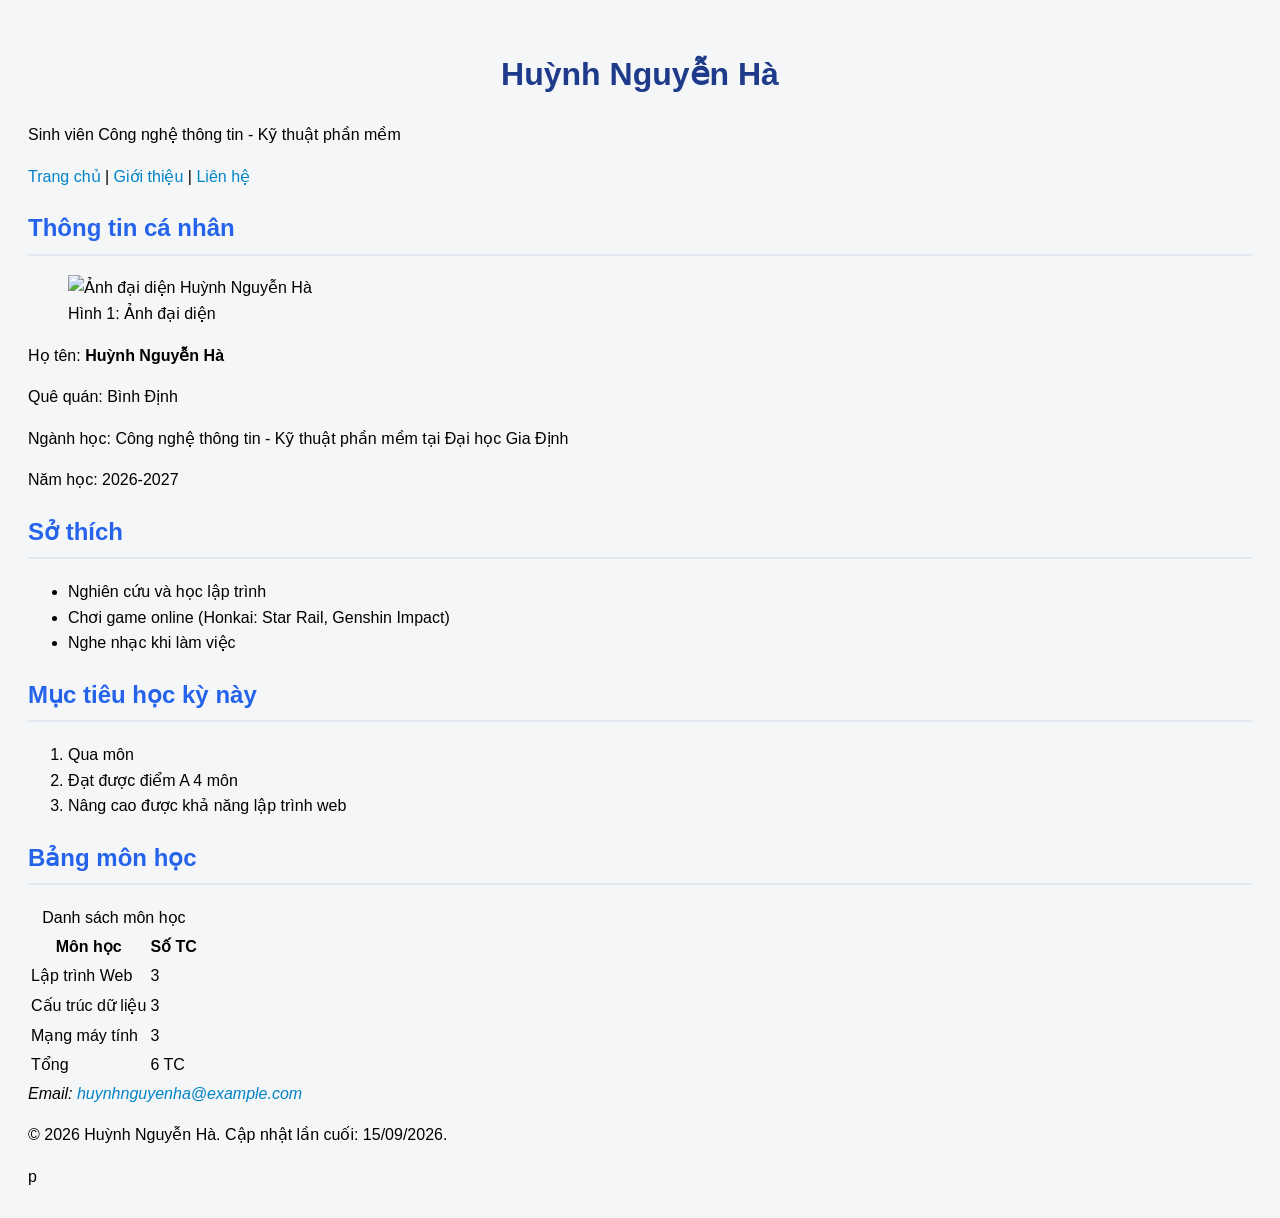
==== about.html @ b30128e2 "chỉnh sửa 1" ====
<!DOCTYPE html>
<html lang="vi">
<head>
    <meta charset="UTF-8">
    <meta name="viewport" content="width=device-width, initial-scale=1.0">
    <link rel="stylesheet" href="css/style.css">
    <title>Huỳnh Nguyễn Hà - Giới thiệu</title>
</head>
<body>
    <header>
        <h1>Huỳnh Nguyễn Hà</h1>
        <p>Sinh viên Công nghệ thông tin - Kỹ thuật phần mềm</p>
    </header>

    <nav>
        <a href="index.html">Trang chủ</a> |
        <a href="about.html">Giới thiệu</a> |
        <a href="contact.html">Liên hệ</a>
    </nav>

    <main>
        <section id="thong-tin">
            <h2>Thông tin cá nhân</h2>
            <figure>
                <img src="https://encrypted-tbn0.gstatic.com/images?q=tbn:ANd9GcQtYKca92lfFJlV1KgCXhjIzoAAJXD1aVMZdeJsA8fUmA&s=10" alt="Ảnh đại diện Huỳnh Nguyễn Hà">
                <figcaption>Hình 1: Ảnh đại diện</figcaption>
            </figure>
            <p>Họ tên: <strong>Huỳnh Nguyễn Hà</strong></p>
            <p>Quê quán: Bình Định</p>
            <p>Ngành học: Công nghệ thông tin - Kỹ thuật phần mềm tại Đại học Gia Định</p>
            <p>Năm học: 2026-2027</p>
        </section>

        <section id="so-thich">
            <h2>Sở thích</h2>
            <ul>
                <li>Nghiên cứu và học lập trình</li>
                <li>Chơi game online (Honkai: Star Rail, Genshin Impact)</li>
                <li>Nghe nhạc khi làm việc</li>
            </ul>
        </section>

        <section id="muc-tieu">
            <h2>Mục tiêu học kỳ này</h2>
            <ol>
                <li>Qua môn</li>
                <li>Đạt được điểm A 4 môn</li>
                <li>Nâng cao được khả năng lập trình web</li>
            </ol>
        </section>

        <section id="mon-hoc">
            <h2>Bảng môn học</h2>
            <table>
                <caption>Danh sách môn học</caption>
                <thead>
                    <tr>
                        <th>Môn học</th>
                        <th>Số TC</th>
                    </tr>
                </thead>
                <tbody>
                    <tr>
                        <td>Lập trình Web</td>
                        <td>3</td>
                    </tr>
                    <tr>
                        <td>Cấu trúc dữ liệu</td>
                        <td>3</td>
                    </tr>
                    <tr>
                        <td>Mạng máy tính</td>
                        <td>3</td>

                    </tr>
                </tbody>
                <tfoot>
                    <tr>
                        <td colspan="1">Tổng</td>
                        <td>6 TC</td>
                    </tr>
                </tfoot>
            </table>
        </section>
    </main>

    <footer>
        <address>Email: <a href="mailto:huynhnguyenha@example.com">huynhnguyenha@example.com</a></address>
        <p>&copy; 2026 Huỳnh Nguyễn Hà. Cập nhật lần cuối: <time datetime="2026-09-15">15/09/2026</time>.</p>
    </footer>
</body>
</html>p
---- css/style.css ----
body {
    font-family: Arial, sans-serif;
    background-color: #f4f6f8; 
    padding: 20px;
    line-height: 1.6; 
}
h1 {
    color: #1e3a8a; 
    text-align: center; 
}
p {
    line-height: 1.6; 
    max-width: 700px; 
}
h2 {
    color: #2563eb; 
    border-bottom: 2px solid #e2e8f0; 
    padding-bottom: 6px; 
}
a {
    color: #0284c7;
    text-decoration: none; 
    transition: color 0.3s ease; 
}

a:hover {
    color: #ef4444; 
    text-decoration: underline; 
}
body {
    font-family: Arial, sans-serif;
    background-color: #f4f6f8; 
    padding: 20px;
    line-height: 1.6; 
}
h1 { color: #1e3a8a; text-align: center; }
p { line-height: 1.6; max-width: 700px; }
h2 {
    color: #2563eb; 
    border-bottom: 2px solid #e2e8f0; 
    padding-bottom: 6px; 
}
a { color: #0284c7; text-decoration: none; transition: color 0.3s ease; }
a:hover { color: #ef4444; text-decoration: underline; }
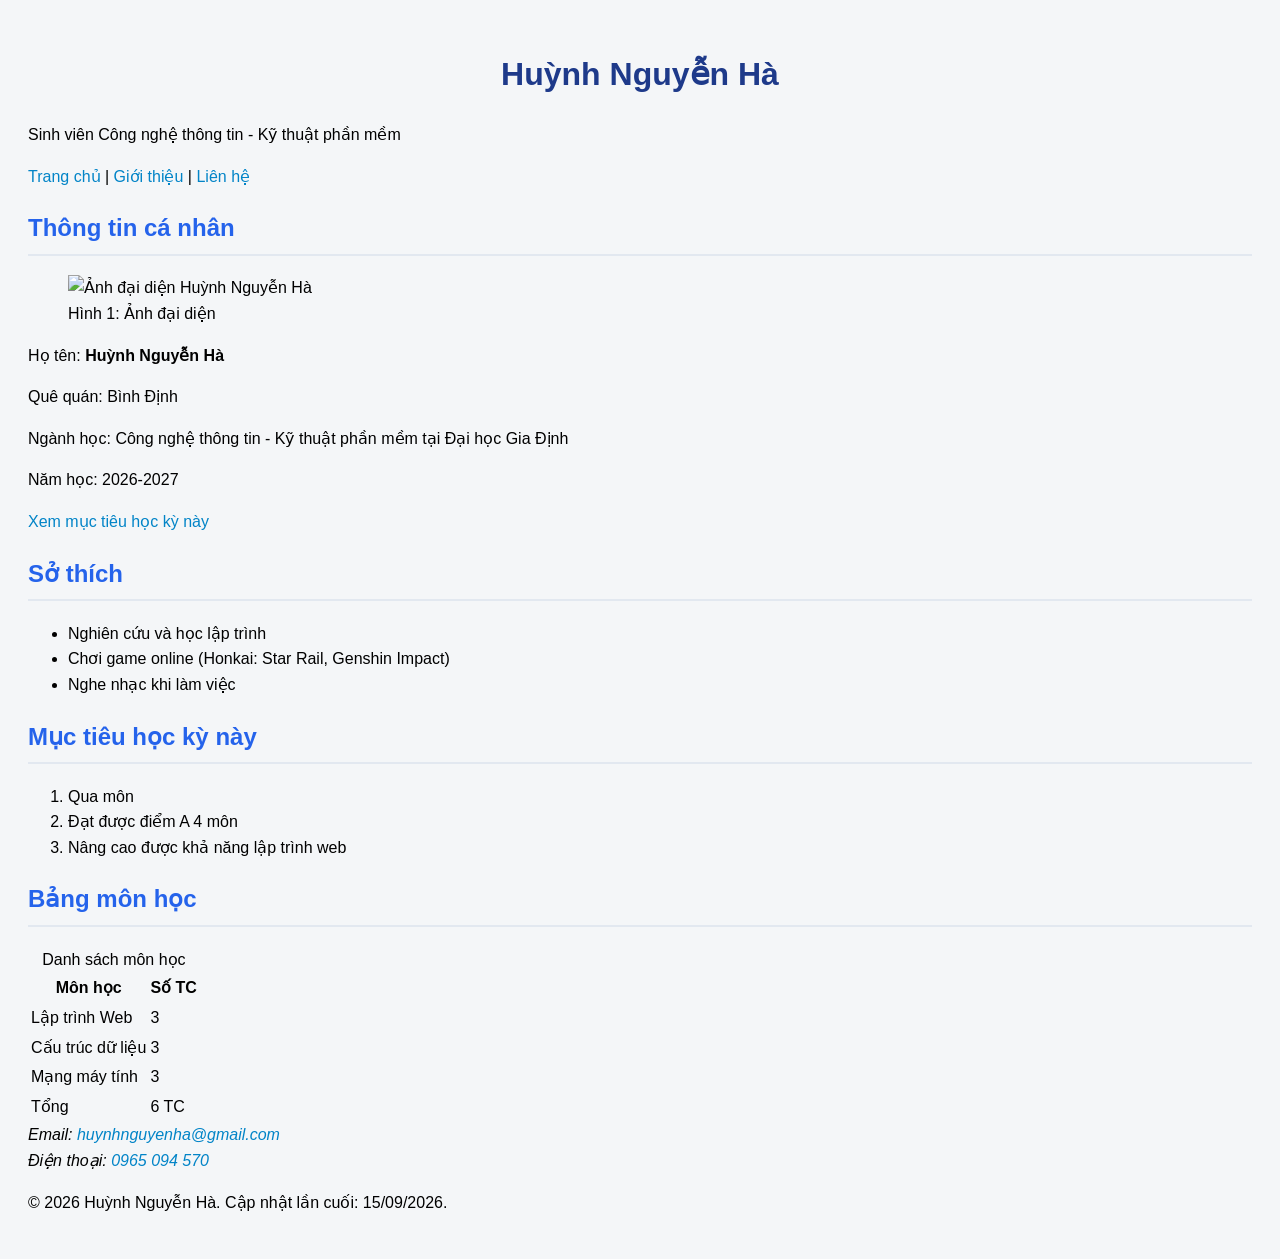
==== commit aa54639f: "chỉnh sửa 3" ====
--- a/about.html
+++ b/about.html
@@ -29,6 +29,7 @@
             <p>Quê quán: Bình Định</p>
             <p>Ngành học: Công nghệ thông tin - Kỹ thuật phần mềm tại Đại học Gia Định</p>
             <p>Năm học: 2026-2027</p>
+            <a href="#muc-tieu">Xem mục tiêu học kỳ này</a>
         </section>
 
         <section id="so-thich">
@@ -85,8 +86,11 @@
     </main>
 
     <footer>
-        <address>Email: <a href="mailto:huynhnguyenha@example.com">huynhnguyenha@example.com</a></address>
+        <address>
+            Email: <a href="mailto:huynhnguyenha@gmail.com">huynhnguyenha@gmail.com</a><br>
+            Điện thoại: <a href="tel:+84965094570">0965 094 570</a>
+        </address>
         <p>&copy; 2026 Huỳnh Nguyễn Hà. Cập nhật lần cuối: <time datetime="2026-09-15">15/09/2026</time>.</p>
     </footer>
 </body>
-</html>p+</html>
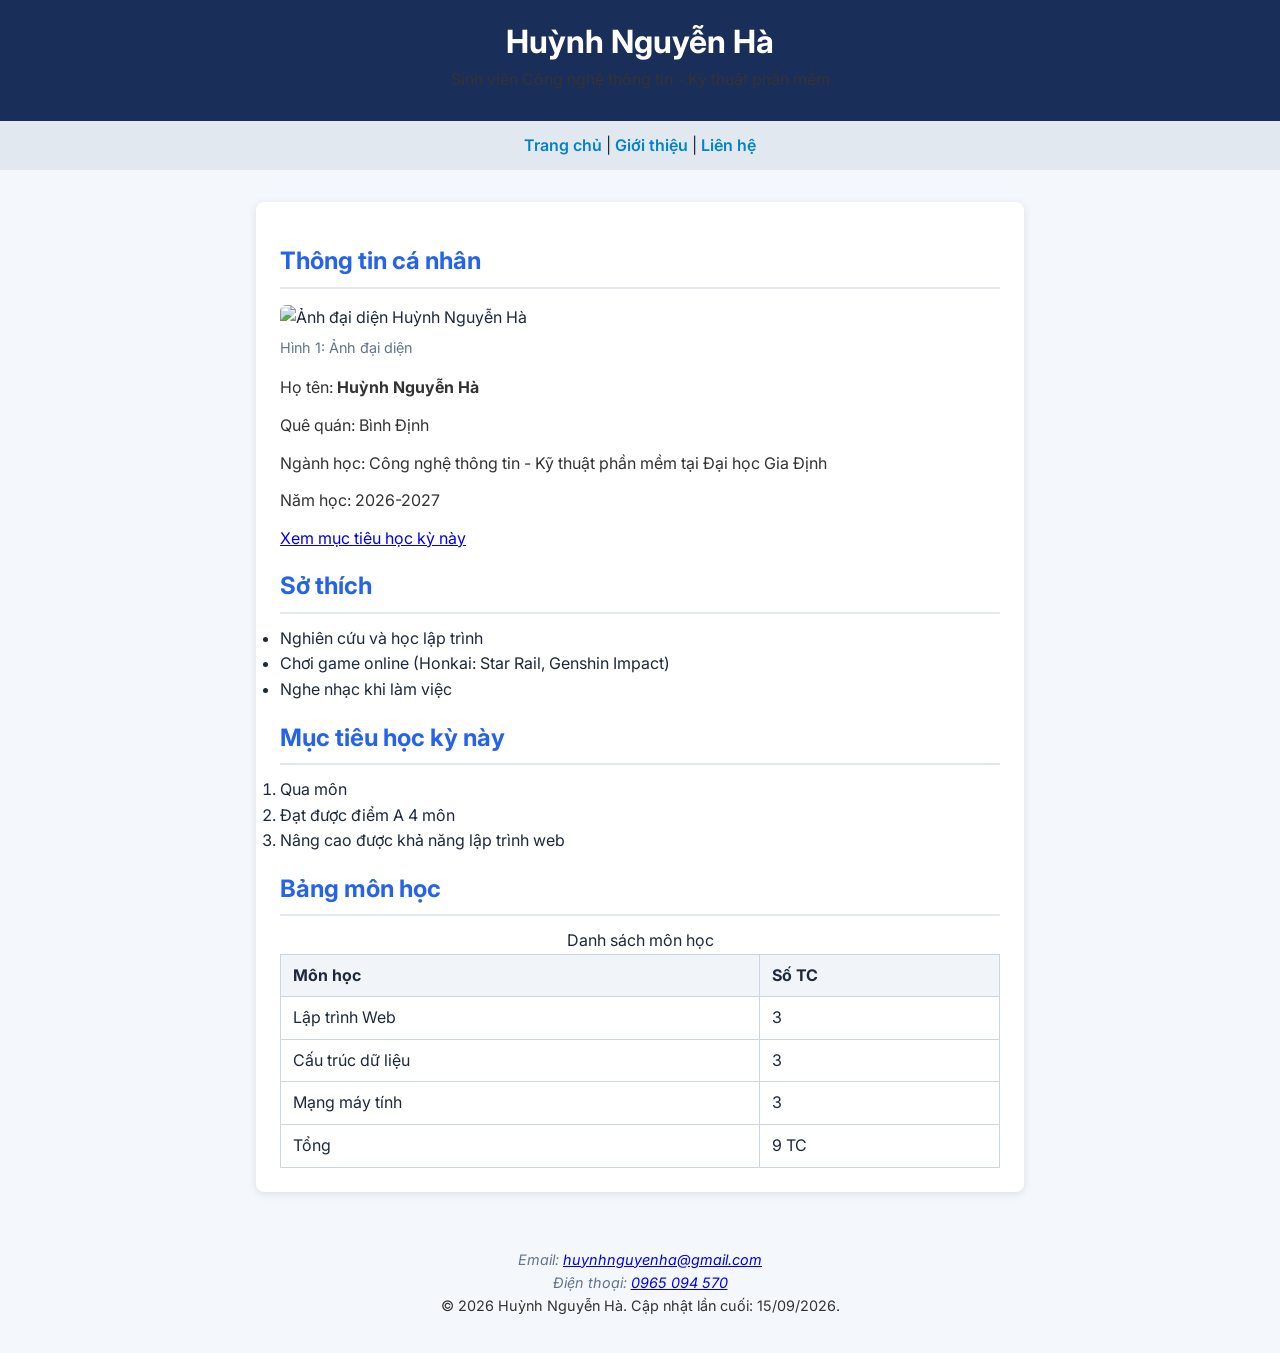
==== commit 7b42e7c6: "sửa đổi" ====
--- a/about.html
+++ b/about.html
@@ -3,12 +3,15 @@
 <head>
     <meta charset="UTF-8">
     <meta name="viewport" content="width=device-width, initial-scale=1.0">
+    <link rel="preconnect" href="https://fonts.googleapis.com">
+    <link rel="preconnect" href="https://fonts.gstatic.com" crossorigin>
+    <link href="https://fonts.googleapis.com/css2?family=Inter:wght@400;600;700&display=swap" rel="stylesheet">
     <link rel="stylesheet" href="css/style.css">
     <title>Huỳnh Nguyễn Hà - Giới thiệu</title>
 </head>
 <body>
     <header>
-        <h1>Huỳnh Nguyễn Hà</h1>
+        <h1 id="main-title">Huỳnh Nguyễn Hà</h1>
         <p>Sinh viên Công nghệ thông tin - Kỹ thuật phần mềm</p>
     </header>
 
@@ -19,70 +22,71 @@
     </nav>
 
     <main>
-        <section id="thong-tin">
-            <h2>Thông tin cá nhân</h2>
-            <figure>
-                <img src="https://encrypted-tbn0.gstatic.com/images?q=tbn:ANd9GcQtYKca92lfFJlV1KgCXhjIzoAAJXD1aVMZdeJsA8fUmA&s=10" alt="Ảnh đại diện Huỳnh Nguyễn Hà">
-                <figcaption>Hình 1: Ảnh đại diện</figcaption>
-            </figure>
-            <p>Họ tên: <strong>Huỳnh Nguyễn Hà</strong></p>
-            <p>Quê quán: Bình Định</p>
-            <p>Ngành học: Công nghệ thông tin - Kỹ thuật phần mềm tại Đại học Gia Định</p>
-            <p>Năm học: 2026-2027</p>
-            <a href="#muc-tieu">Xem mục tiêu học kỳ này</a>
-        </section>
+        <div class="card">
+            <section id="thong-tin">
+                <h2>Thông tin cá nhân</h2>
+                <figure>
+                    <img src="https://encrypted-tbn0.gstatic.com/images?q=tbn:ANd9GcQtYKca92lfFJlV1KgCXhjIzoAAJXD1aVMZdeJsA8fUmA&s=10" alt="Ảnh đại diện Huỳnh Nguyễn Hà">
+                    <figcaption>Hình 1: Ảnh đại diện</figcaption>
+                </figure>
+                <p>Họ tên: <strong>Huỳnh Nguyễn Hà</strong></p>
+                <p>Quê quán: Bình Định</p>
+                <p>Ngành học: Công nghệ thông tin - Kỹ thuật phần mềm tại Đại học Gia Định</p>
+                <p>Năm học: 2026-2027</p>
+                <a href="#muc-tieu">Xem mục tiêu học kỳ này</a>
+            </section>
 
-        <section id="so-thich">
-            <h2>Sở thích</h2>
-            <ul>
-                <li>Nghiên cứu và học lập trình</li>
-                <li>Chơi game online (Honkai: Star Rail, Genshin Impact)</li>
-                <li>Nghe nhạc khi làm việc</li>
-            </ul>
-        </section>
+            <section id="so-thich">
+                <h2>Sở thích</h2>
+                <ul>
+                    <li>Nghiên cứu và học lập trình</li>
+                    <li>Chơi game online (Honkai: Star Rail, Genshin Impact)</li>
+                    <li>Nghe nhạc khi làm việc</li>
+                </ul>
+            </section>
 
-        <section id="muc-tieu">
-            <h2>Mục tiêu học kỳ này</h2>
-            <ol>
-                <li>Qua môn</li>
-                <li>Đạt được điểm A 4 môn</li>
-                <li>Nâng cao được khả năng lập trình web</li>
-            </ol>
-        </section>
+            <section id="muc-tieu">
+                <h2>Mục tiêu học kỳ này</h2>
+                <ol>
+                    <li>Qua môn</li>
+                    <li>Đạt được điểm A 4 môn</li>
+                    <li>Nâng cao được khả năng lập trình web</li>
+                </ol>
+            </section>
 
-        <section id="mon-hoc">
-            <h2>Bảng môn học</h2>
-            <table>
-                <caption>Danh sách môn học</caption>
-                <thead>
-                    <tr>
-                        <th>Môn học</th>
-                        <th>Số TC</th>
-                    </tr>
-                </thead>
-                <tbody>
-                    <tr>
-                        <td>Lập trình Web</td>
-                        <td>3</td>
-                    </tr>
-                    <tr>
-                        <td>Cấu trúc dữ liệu</td>
-                        <td>3</td>
-                    </tr>
-                    <tr>
-                        <td>Mạng máy tính</td>
-                        <td>3</td>
-
-                    </tr>
-                </tbody>
-                <tfoot>
-                    <tr>
-                        <td colspan="1">Tổng</td>
-                        <td>6 TC</td>
-                    </tr>
-                </tfoot>
-            </table>
-        </section>
+            <section id="mon-hoc">
+                <h2>Bảng môn học</h2>
+                <table>
+                    <caption>Danh sách môn học</caption>
+                    <thead>
+                        <tr>
+                            <th>Môn học</th>
+                            <th>Số TC</th>
+                        </tr>
+                    </thead>
+                    <tbody>
+                        <tr>
+                            <td>Lập trình Web</td>
+                            <td>3</td>
+                        </tr>
+                        <tr>
+                            <td>Cấu trúc dữ liệu</td>
+                            <td>3</td>
+                        </tr>
+                        <tr>
+                            <td>Mạng máy tính</td>
+                            <td>3</td>
+                        </tr>
+                    </tbody>
+                    <tfoot>
+                        <tr>
+                            <td>Tổng</td>
+                            <td>9 TC</td>
+                        </tr>
+                    </tfoot>
+                </table>
+            </section>
+        </div>
     </main>
 
     <footer>
--- a/css/style.css
+++ b/css/style.css
@@ -1,44 +1,160 @@
-body {
-    font-family: Arial, sans-serif;
-    background-color: #f4f6f8; 
-    padding: 20px;
-    line-height: 1.6; 
-}
-h1 {
-    color: #1e3a8a; 
-    text-align: center; 
-}
-p {
-    line-height: 1.6; 
-    max-width: 700px; 
-}
-h2 {
-    color: #2563eb; 
-    border-bottom: 2px solid #e2e8f0; 
-    padding-bottom: 6px; 
-}
-a {
-    color: #0284c7;
-    text-decoration: none; 
-    transition: color 0.3s ease; 
+/* 1. CSS Reset theo yêu cầu Bài tập 2 */
+* {
+    box-sizing: border-box;
+    margin: 0;
+    padding: 0;
 }
 
-a:hover {
-    color: #ef4444; 
-    text-decoration: underline; 
+/* 2. Body selector */
+body {
+    font-family: 'Inter', Arial, sans-serif;
+    background-color: #f4f7fb;
+    color: #1e293b;
+    line-height: 1.6;
 }
-body {
-    font-family: Arial, sans-serif;
-    background-color: #f4f6f8; 
-    padding: 20px;
-    line-height: 1.6; 
+
+/* 3. Header selector */
+header {
+    background-color: #1a2e5a;
+    padding: 16px 32px;
+    color: white;
+    text-align: center;
 }
-h1 { color: #1e3a8a; text-align: center; }
-p { line-height: 1.6; max-width: 700px; }
+
+#main-title {
+    font-size: 2rem;
+    color: white;
+}
+
+/* 4. Navigation */
+nav {
+    text-align: center;
+    padding: 12px;
+    background-color: #e2e8f0;
+}
+
+nav a {
+    color: #0284c7;
+    text-decoration: none;
+    font-weight: 600;
+}
+
+nav a:hover {
+    color: #1d6fa4;
+    text-decoration: underline;
+}
+
+/* 5. Main selector */
+main {
+    max-width: 800px;
+    margin: 0 auto;
+    padding: 32px 16px;
+}
+
+/* 6. Card selector (Box Model: padding, border-radius, box-shadow) */
+.card {
+    background: white;
+    padding: 24px;
+    border-radius: 8px;
+    box-shadow: 0 2px 8px rgba(0, 0, 0, 0.1);
+}
+
+/* Heading & Paragraph */
 h2 {
-    color: #2563eb; 
-    border-bottom: 2px solid #e2e8f0; 
-    padding-bottom: 6px; 
+    color: #2563eb;
+    border-bottom: 2px solid #e2e8f0;
+    padding-bottom: 6px;
+    margin-top: 16px;
+    margin-bottom: 12px;
 }
-a { color: #0284c7; text-decoration: none; transition: color 0.3s ease; }
-a:hover { color: #ef4444; text-decoration: underline; }+
+p {
+    color: #333;
+    line-height: 1.6;
+    margin-bottom: 12px;
+}
+
+/* Highlight & Figure */
+.highlight {
+    background: #fef3c7;
+    padding: 4px 8px;
+    border-radius: 4px;
+}
+
+figure {
+    margin: 16px 0;
+}
+
+figure img {
+    max-width: 100%;
+    height: auto;
+    border-radius: 6px;
+}
+
+figcaption {
+    font-size: 0.9rem;
+    color: #64748b;
+    margin-top: 6px;
+}
+
+/* Form Styles */
+fieldset {
+    border: 1px solid #cbd5e1;
+    border-radius: 6px;
+    padding: 16px;
+    margin-bottom: 16px;
+}
+
+legend {
+    padding: 0 8px;
+    font-weight: 600;
+    color: #1a2e5a;
+}
+
+input, select, textarea {
+    width: 100%;
+    padding: 8px;
+    margin-top: 4px;
+    border: 1px solid #cbd5e1;
+    border-radius: 4px;
+    font-family: inherit;
+}
+
+button {
+    padding: 8px 16px;
+    margin-right: 8px;
+    border: none;
+    border-radius: 4px;
+    cursor: pointer;
+    background-color: #1a2e5a;
+    color: white;
+}
+
+button[type="reset"] {
+    background-color: #94a3b8;
+}
+
+/* Table */
+table {
+    width: 100%;
+    border-collapse: collapse;
+    margin-top: 12px;
+}
+
+th, td {
+    border: 1px solid #cbd5e1;
+    padding: 8px 12px;
+    text-align: left;
+}
+
+th {
+    background-color: #f1f5f9;
+}
+
+/* Footer */
+footer {
+    text-align: center;
+    padding: 24px;
+    color: #64748b;
+    font-size: 0.9rem;
+}
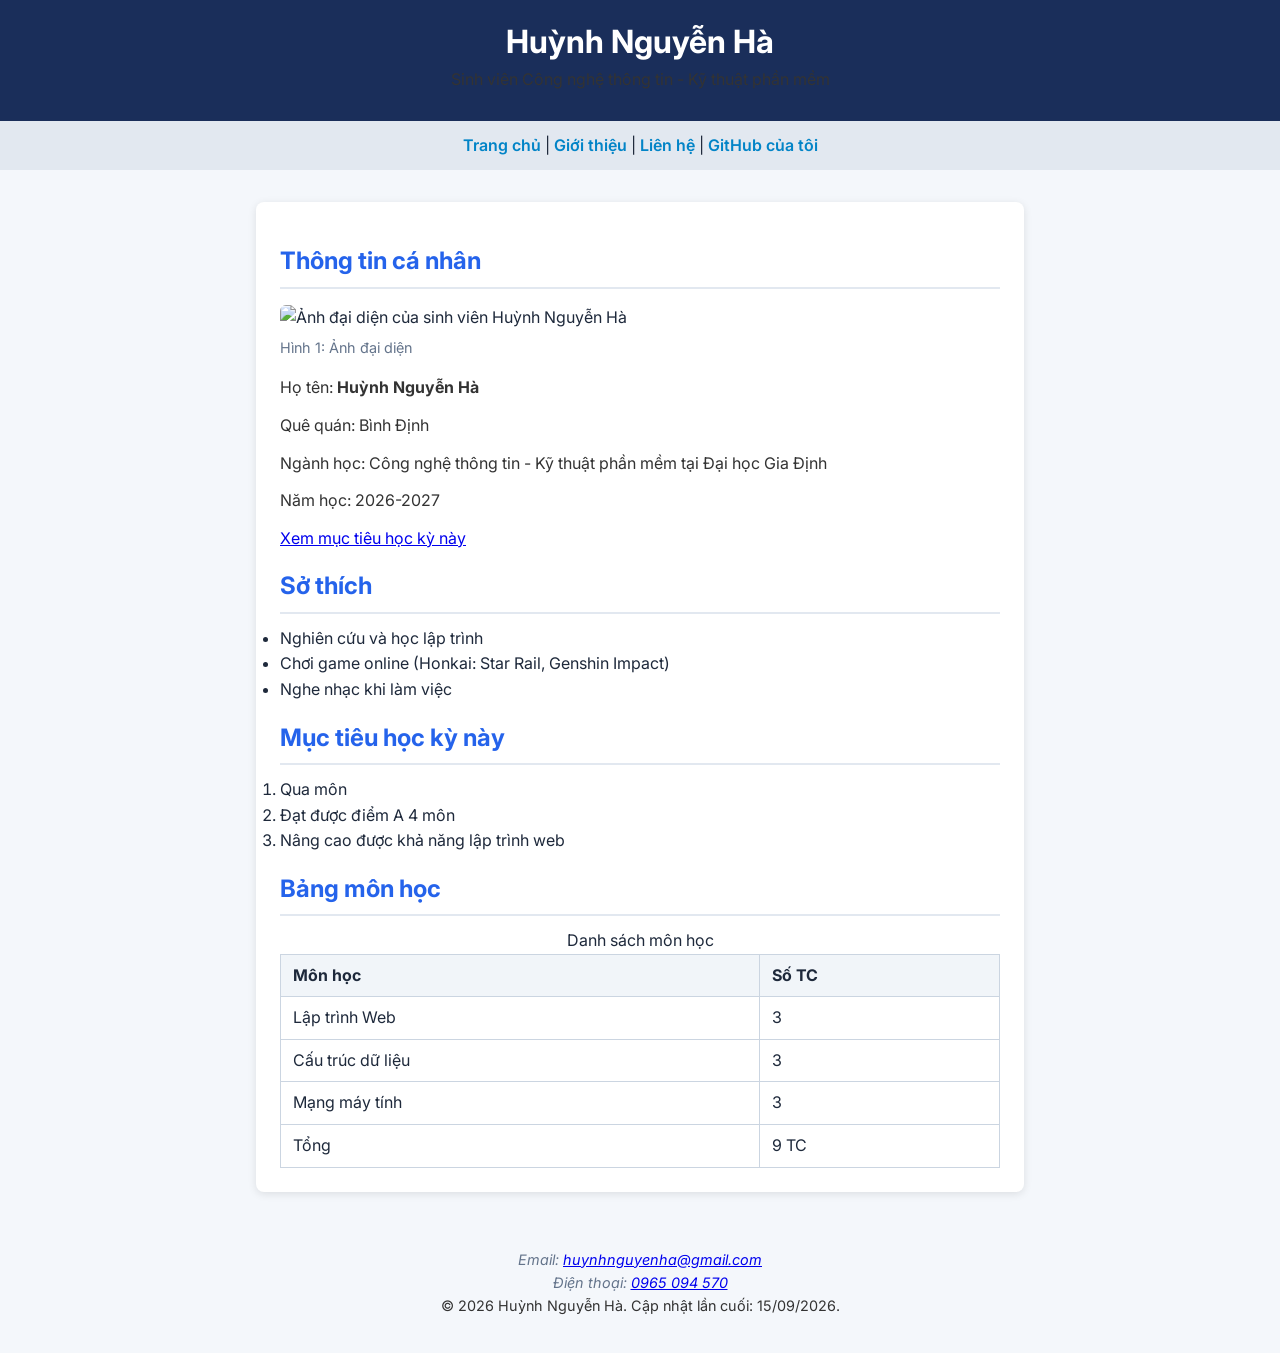
==== commit d4fe9bea: "lab 2: them 3 trang HTML5 semantic, form lien he, SEO" ====
--- a/about.html
+++ b/about.html
@@ -3,11 +3,24 @@
 <head>
     <meta charset="UTF-8">
     <meta name="viewport" content="width=device-width, initial-scale=1.0">
+    <!-- Title: 50–60 ký tự, chứa từ khoá chính và tên sinh viên -->
+    <title>Huỳnh Nguyễn Hà – Giới Thiệu Bản Thân | ĐH Gia Định</title>
+    <!-- Description: 150–160 ký tự, bắt đầu bằng động từ hành động -->
+    <meta name="description" content="Tìm hiểu thông tin cá nhân, tiểu sử, sở thích và định hướng phát triển ngành Kỹ thuật phần mềm của sinh viên Huỳnh Nguyễn Hà tại trường Đại học Gia Định TP.HCM.">
+    <!-- Author & Keywords -->
+    <meta name="author" content="Huỳnh Nguyễn Hà">
+    <meta name="keywords" content="gioi thieu, sinh vien, CNTT, ky thuat phan mem, huynh nguyen ha, dai hoc gia dinh">
+    <!-- Open Graph – chia sẻ lên Zalo / Facebook đẹp hơn -->
+    <meta property="og:title" content="Huỳnh Nguyễn Hà – Giới Thiệu Bản Thân | ĐH Gia Định">
+    <meta property="og:description" content="Thông tin cá nhân, tiểu sử, sở thích và kế hoạch học tập của Huỳnh Nguyễn Hà.">
+    <meta property="og:type" content="profile">
+    <meta property="og:url" content="https://github.com/nguyenha010707-jpg/my-website..git">
+
+    <!-- Google Font: Inter -->
     <link rel="preconnect" href="https://fonts.googleapis.com">
     <link rel="preconnect" href="https://fonts.gstatic.com" crossorigin>
     <link href="https://fonts.googleapis.com/css2?family=Inter:wght@400;600;700&display=swap" rel="stylesheet">
     <link rel="stylesheet" href="css/style.css">
-    <title>Huỳnh Nguyễn Hà - Giới thiệu</title>
 </head>
 <body>
     <header>
@@ -18,7 +31,8 @@
     <nav>
         <a href="index.html">Trang chủ</a> |
         <a href="about.html">Giới thiệu</a> |
-        <a href="contact.html">Liên hệ</a>
+        <a href="contact.html">Liên hệ</a> |
+        <a href="https://github.com/nguyenha010707-jpg/my-website..git" target="_blank" rel="noopener noreferrer">GitHub của tôi</a>
     </nav>
 
     <main>
@@ -26,7 +40,7 @@
             <section id="thong-tin">
                 <h2>Thông tin cá nhân</h2>
                 <figure>
-                    <img src="https://encrypted-tbn0.gstatic.com/images?q=tbn:ANd9GcQtYKca92lfFJlV1KgCXhjIzoAAJXD1aVMZdeJsA8fUmA&s=10" alt="Ảnh đại diện Huỳnh Nguyễn Hà">
+                    <img src="https://encrypted-tbn0.gstatic.com/images?q=tbn:ANd9GcQtYKca92lfFJlV1KgCXhjIzoAAJXD1aVMZdeJsA8fUmA&s=10" alt="Ảnh đại diện của sinh viên Huỳnh Nguyễn Hà">
                     <figcaption>Hình 1: Ảnh đại diện</figcaption>
                 </figure>
                 <p>Họ tên: <strong>Huỳnh Nguyễn Hà</strong></p>
--- a/css/style.css
+++ b/css/style.css
@@ -120,6 +120,24 @@
     font-family: inherit;
 }
 
+input[type="radio"],
+input[type="checkbox"] {
+    width: auto;
+    cursor: pointer;
+    vertical-align: middle;
+    margin-top: 0;
+}
+
+fieldset fieldset {
+    margin: 8px 0 16px 0;
+    padding: 12px;
+}
+
+fieldset fieldset label {
+    cursor: pointer;
+    margin-right: 12px;
+}
+
 button {
     padding: 8px 16px;
     margin-right: 8px;
@@ -128,6 +146,12 @@
     cursor: pointer;
     background-color: #1a2e5a;
     color: white;
+    font-family: inherit;
+    font-weight: 600;
+}
+
+button:hover {
+    opacity: 0.9;
 }
 
 button[type="reset"] {
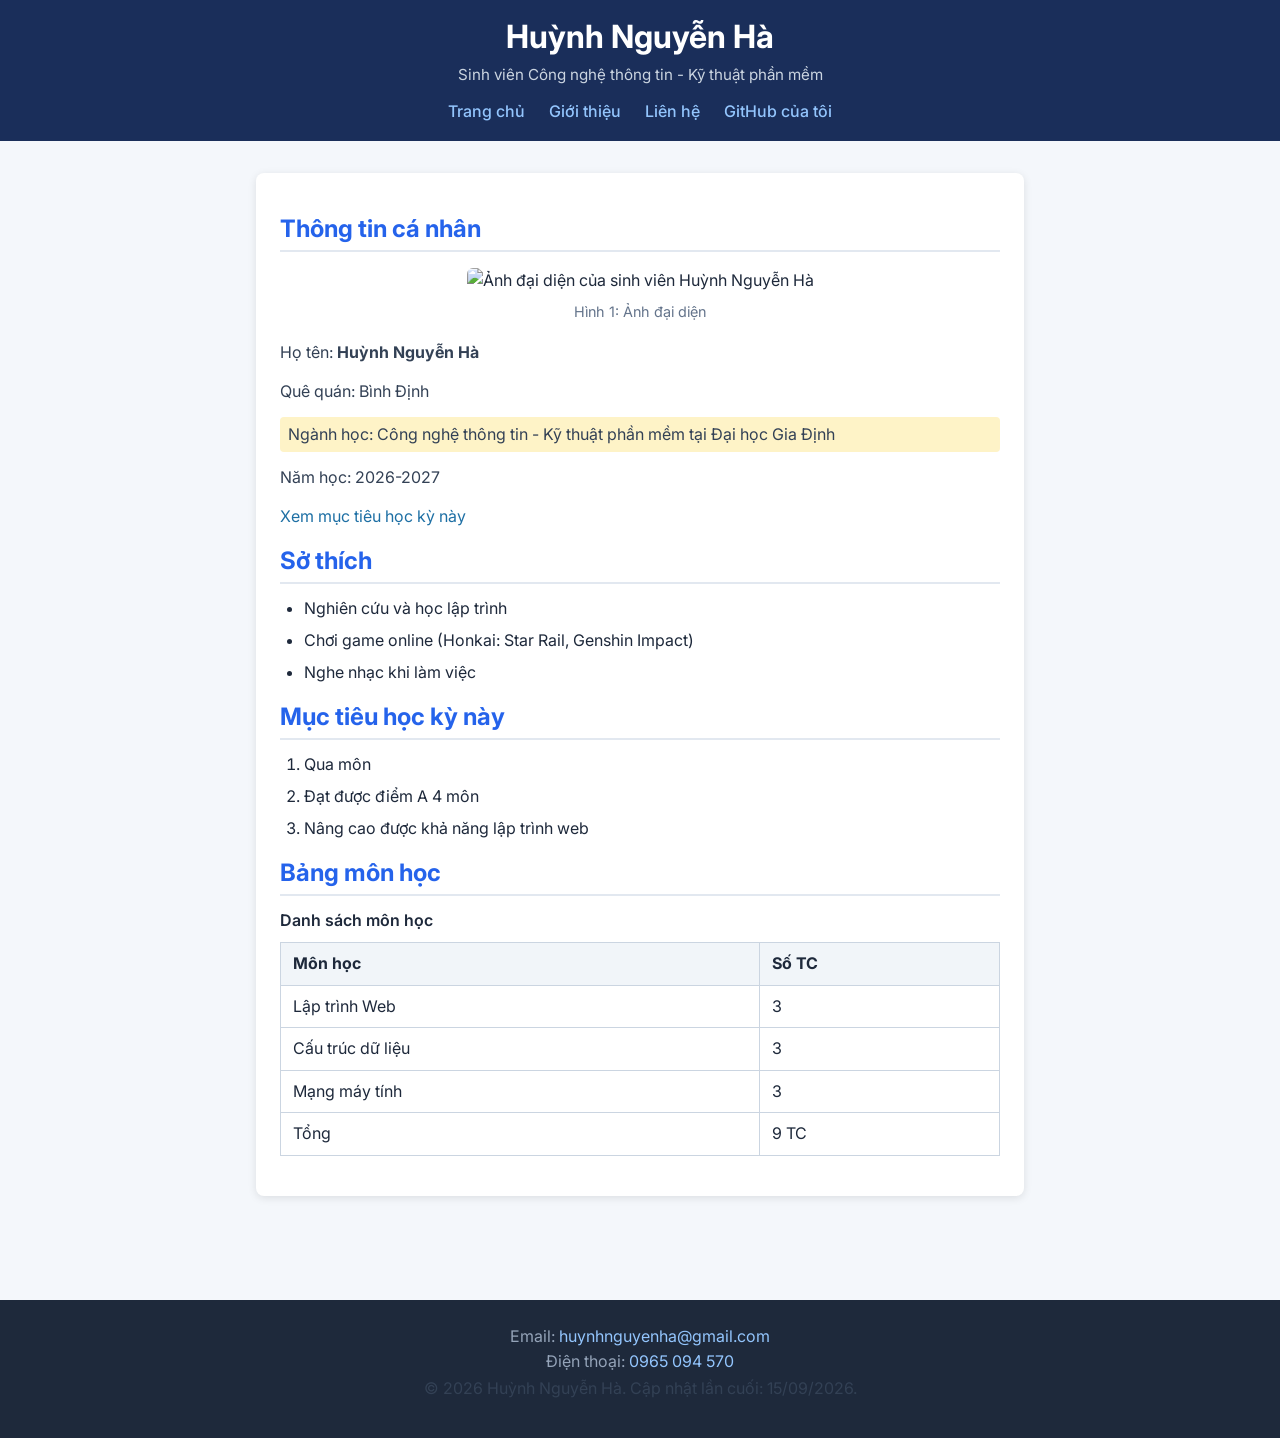
==== commit 1bcbfef2: "lab 3: hoan thanh bai tap 1 - CSS selectors, reset, box model" ====
--- a/about.html
+++ b/about.html
@@ -26,14 +26,13 @@
     <header>
         <h1 id="main-title">Huỳnh Nguyễn Hà</h1>
         <p>Sinh viên Công nghệ thông tin - Kỹ thuật phần mềm</p>
+        <nav>
+            <a href="index.html">Trang chủ</a>
+            <a href="about.html">Giới thiệu</a>
+            <a href="contact.html">Liên hệ</a>
+            <a href="https://github.com/nguyenha010707-jpg/my-website..git" target="_blank" rel="noopener noreferrer">GitHub của tôi</a>
+        </nav>
     </header>
-
-    <nav>
-        <a href="index.html">Trang chủ</a> |
-        <a href="about.html">Giới thiệu</a> |
-        <a href="contact.html">Liên hệ</a> |
-        <a href="https://github.com/nguyenha010707-jpg/my-website..git" target="_blank" rel="noopener noreferrer">GitHub của tôi</a>
-    </nav>
 
     <main>
         <div class="card">
@@ -45,7 +44,7 @@
                 </figure>
                 <p>Họ tên: <strong>Huỳnh Nguyễn Hà</strong></p>
                 <p>Quê quán: Bình Định</p>
-                <p>Ngành học: Công nghệ thông tin - Kỹ thuật phần mềm tại Đại học Gia Định</p>
+                <p class="highlight">Ngành học: Công nghệ thông tin - Kỹ thuật phần mềm tại Đại học Gia Định</p>
                 <p>Năm học: 2026-2027</p>
                 <a href="#muc-tieu">Xem mục tiêu học kỳ này</a>
             </section>
--- a/css/style.css
+++ b/css/style.css
@@ -1,65 +1,48 @@
-/* 1. CSS Reset theo yêu cầu Bài tập 2 */
-* {
-    box-sizing: border-box;
+/* ==========================================================================
+   Lab 3: CSS3 & SCSS - Bài tập 01
+   CSS Selectors, Reset, Box Model & Typography
+   Sinh viên: Huỳnh Nguyễn Hà
+   ========================================================================== */
+
+/* 1. CSS RESET & BOX MODEL CHUẨN
+   Đoạn code đặt ở đầu file để đồng nhất hiển thị trên mọi trình duyệt */
+*, *::before, *::after {
+    box-sizing: border-box; /* width bao gồm cả padding + border */
     margin: 0;
     padding: 0;
 }
 
-/* 2. Body selector */
+/* 2. BASE STYLES & TYPOGRAPHY */
 body {
-    font-family: 'Inter', Arial, sans-serif;
+    font-family: 'Inter', Arial, Helvetica, sans-serif;
     background-color: #f4f7fb;
     color: #1e293b;
     line-height: 1.6;
 }
 
-/* 3. Header selector */
-header {
-    background-color: #1a2e5a;
-    padding: 16px 32px;
-    color: white;
-    text-align: center;
-}
-
-#main-title {
-    font-size: 2rem;
-    color: white;
-}
-
-/* 4. Navigation */
-nav {
-    text-align: center;
-    padding: 12px;
-    background-color: #e2e8f0;
-}
-
-nav a {
-    color: #0284c7;
+/* Type selector */
+p {
+    color: #334155;
+    line-height: 1.7;
+    margin-bottom: 12px;
+}
+
+/* Pseudo-class selectors */
+a {
+    color: #1d6fa4;
     text-decoration: none;
-    font-weight: 600;
-}
-
-nav a:hover {
-    color: #1d6fa4;
+}
+
+a:hover {
+    color: #0d9488;
     text-decoration: underline;
 }
 
-/* 5. Main selector */
-main {
-    max-width: 800px;
-    margin: 0 auto;
-    padding: 32px 16px;
-}
-
-/* 6. Card selector (Box Model: padding, border-radius, box-shadow) */
-.card {
-    background: white;
-    padding: 24px;
-    border-radius: 8px;
-    box-shadow: 0 2px 8px rgba(0, 0, 0, 0.1);
-}
-
-/* Heading & Paragraph */
+/* Headings */
+h1, h2, h3 {
+    line-height: 1.3;
+}
+
 h2 {
     color: #2563eb;
     border-bottom: 2px solid #e2e8f0;
@@ -68,21 +51,93 @@
     margin-bottom: 12px;
 }
 
-p {
-    color: #333;
-    line-height: 1.6;
-    margin-bottom: 12px;
-}
-
-/* Highlight & Figure */
+/* 3. SELECTORS ĐẶC TRƯNG */
+/* Class selector */
 .highlight {
     background: #fef3c7;
     padding: 4px 8px;
     border-radius: 4px;
 }
 
+/* ID selector (dùng khi thực sự unique) */
+#main-title {
+    font-size: 2rem;
+    color: white;
+}
+
+/* 4. HEADER & NAVIGATION */
+header {
+    background-color: #1a2e5a;
+    padding: 16px 32px;
+    color: white;
+    text-align: center;
+}
+
+header h1 {
+    font-size: 1.5rem;
+    font-weight: bold;
+    color: white;
+}
+
+header p {
+    color: #cbd5e1;
+    font-size: 0.95rem;
+    margin-top: 4px;
+}
+
+header nav {
+    margin-top: 12px;
+}
+
+/* Descendant selector: header nav a */
+header nav a {
+    color: #93c5fd;
+    margin-left: 20px;
+    text-decoration: none;
+    font-weight: 500;
+}
+
+header nav a:first-child {
+    margin-left: 0;
+}
+
+header nav a:hover {
+    color: white;
+    text-decoration: underline;
+}
+
+/* Fallback cho nav a */
+nav a {
+    color: #93c5fd;
+    margin-left: 20px;
+    text-decoration: none;
+    font-weight: 500;
+}
+
+nav a:hover {
+    color: white;
+}
+
+/* 5. MAIN & CARD (BOX MODEL) */
+main {
+    max-width: 800px;
+    margin: 0 auto; /* căn giữa block element */
+    padding: 32px 16px;
+}
+
+/* Box Model: padding, border-radius, box-shadow, margin-bottom */
+.card {
+    background: white;
+    padding: 24px;
+    border-radius: 8px;
+    box-shadow: 0 2px 8px rgba(0, 0, 0, 0.1);
+    margin-bottom: 24px;
+}
+
+/* 6. FIGURE, IMAGES & LISTS */
 figure {
     margin: 16px 0;
+    text-align: center;
 }
 
 figure img {
@@ -97,7 +152,16 @@
     margin-top: 6px;
 }
 
-/* Form Styles */
+ul, ol {
+    margin-left: 24px;
+    margin-bottom: 16px;
+}
+
+li {
+    margin-bottom: 6px;
+}
+
+/* 7. FORM STYLES (Đảm bảo hoạt động hoàn hảo cho Lab 2) */
 fieldset {
     border: 1px solid #cbd5e1;
     border-radius: 6px;
@@ -158,11 +222,18 @@
     background-color: #94a3b8;
 }
 
-/* Table */
+/* 8. TABLE STYLES */
 table {
     width: 100%;
     border-collapse: collapse;
     margin-top: 12px;
+    margin-bottom: 16px;
+}
+
+caption {
+    font-weight: 600;
+    margin-bottom: 8px;
+    text-align: left;
 }
 
 th, td {
@@ -175,10 +246,19 @@
     background-color: #f1f5f9;
 }
 
-/* Footer */
+/* 9. FOOTER */
 footer {
+    background-color: #1e293b;
+    color: #94a3b8;
     text-align: center;
-    padding: 24px;
-    color: #64748b;
-    font-size: 0.9rem;
+    padding: 24px 32px;
+    margin-top: 48px;
+}
+
+footer a {
+    color: #93c5fd;
+}
+
+footer address {
+    font-style: normal;
 }
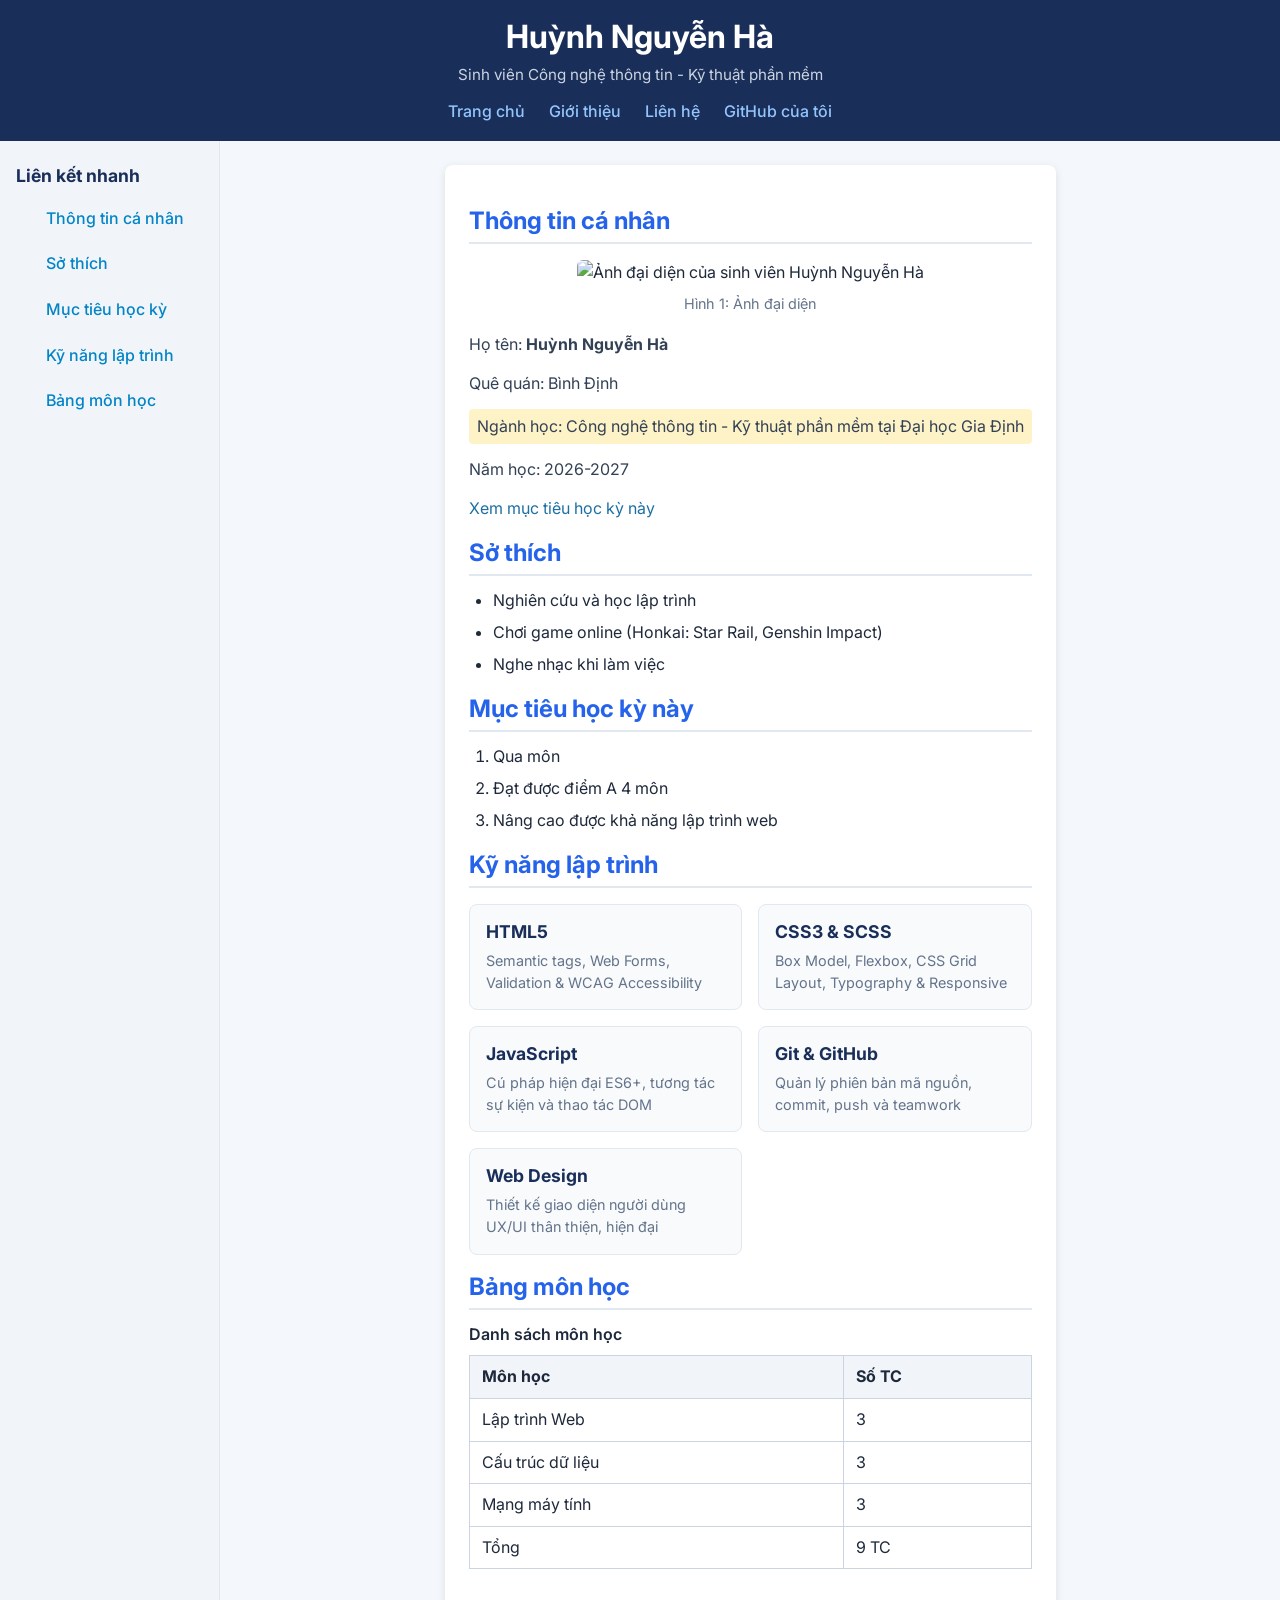
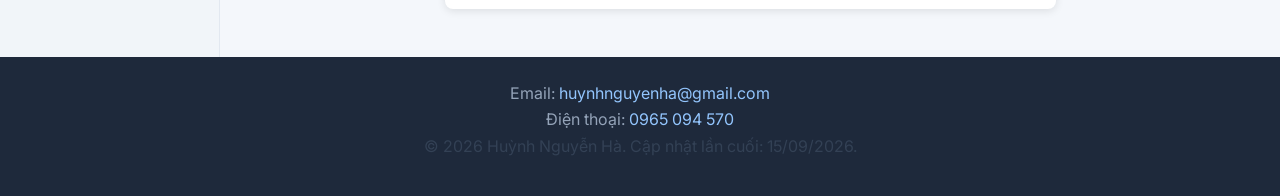
==== commit 79d3fdf5: "lab 3: hoan thanh bai tap 4 - CSS Grid layout trang about" ====
--- a/about.html
+++ b/about.html
@@ -3,111 +3,147 @@
 <head>
     <meta charset="UTF-8">
     <meta name="viewport" content="width=device-width, initial-scale=1.0">
-    <!-- Title: 50–60 ký tự, chứa từ khoá chính và tên sinh viên -->
     <title>Huỳnh Nguyễn Hà – Giới Thiệu Bản Thân | ĐH Gia Định</title>
-    <!-- Description: 150–160 ký tự, bắt đầu bằng động từ hành động -->
     <meta name="description" content="Tìm hiểu thông tin cá nhân, tiểu sử, sở thích và định hướng phát triển ngành Kỹ thuật phần mềm của sinh viên Huỳnh Nguyễn Hà tại trường Đại học Gia Định TP.HCM.">
-    <!-- Author & Keywords -->
     <meta name="author" content="Huỳnh Nguyễn Hà">
     <meta name="keywords" content="gioi thieu, sinh vien, CNTT, ky thuat phan mem, huynh nguyen ha, dai hoc gia dinh">
-    <!-- Open Graph – chia sẻ lên Zalo / Facebook đẹp hơn -->
     <meta property="og:title" content="Huỳnh Nguyễn Hà – Giới Thiệu Bản Thân | ĐH Gia Định">
     <meta property="og:description" content="Thông tin cá nhân, tiểu sử, sở thích và kế hoạch học tập của Huỳnh Nguyễn Hà.">
     <meta property="og:type" content="profile">
     <meta property="og:url" content="https://github.com/nguyenha010707-jpg/my-website..git">
 
-    <!-- Google Font: Inter -->
     <link rel="preconnect" href="https://fonts.googleapis.com">
     <link rel="preconnect" href="https://fonts.gstatic.com" crossorigin>
     <link href="https://fonts.googleapis.com/css2?family=Inter:wght@400;600;700&display=swap" rel="stylesheet">
     <link rel="stylesheet" href="css/style.css">
 </head>
 <body>
-    <header>
-        <h1 id="main-title">Huỳnh Nguyễn Hà</h1>
-        <p>Sinh viên Công nghệ thông tin - Kỹ thuật phần mềm</p>
-        <nav>
-            <a href="index.html">Trang chủ</a>
-            <a href="about.html">Giới thiệu</a>
-            <a href="contact.html">Liên hệ</a>
-            <a href="https://github.com/nguyenha010707-jpg/my-website..git" target="_blank" rel="noopener noreferrer">GitHub của tôi</a>
-        </nav>
-    </header>
+    <div class="page-layout">
+        <header>
+            <h1 id="main-title">Huỳnh Nguyễn Hà</h1>
+            <p>Sinh viên Công nghệ thông tin - Kỹ thuật phần mềm</p>
+            <nav>
+                <a href="index.html">Trang chủ</a>
+                <a href="about.html">Giới thiệu</a>
+                <a href="contact.html">Liên hệ</a>
+                <a href="https://github.com/nguyenha010707-jpg/my-website..git" target="_blank" rel="noopener noreferrer">GitHub của tôi</a>
+            </nav>
+        </header>
 
-    <main>
-        <div class="card">
-            <section id="thong-tin">
-                <h2>Thông tin cá nhân</h2>
-                <figure>
-                    <img src="https://encrypted-tbn0.gstatic.com/images?q=tbn:ANd9GcQtYKca92lfFJlV1KgCXhjIzoAAJXD1aVMZdeJsA8fUmA&s=10" alt="Ảnh đại diện của sinh viên Huỳnh Nguyễn Hà">
-                    <figcaption>Hình 1: Ảnh đại diện</figcaption>
-                </figure>
-                <p>Họ tên: <strong>Huỳnh Nguyễn Hà</strong></p>
-                <p>Quê quán: Bình Định</p>
-                <p class="highlight">Ngành học: Công nghệ thông tin - Kỹ thuật phần mềm tại Đại học Gia Định</p>
-                <p>Năm học: 2026-2027</p>
-                <a href="#muc-tieu">Xem mục tiêu học kỳ này</a>
-            </section>
+        <aside class="sidebar">
+            <h3>Liên kết nhanh</h3>
+            <nav class="sidebar-nav">
+                <ul>
+                    <li><a href="#thong-tin">Thông tin cá nhân</a></li>
+                    <li><a href="#so-thich">Sở thích</a></li>
+                    <li><a href="#muc-tieu">Mục tiêu học kỳ</a></li>
+                    <li><a href="#skills">Kỹ năng lập trình</a></li>
+                    <li><a href="#mon-hoc">Bảng môn học</a></li>
+                </ul>
+            </nav>
+        </aside>
 
-            <section id="so-thich">
-                <h2>Sở thích</h2>
-                <ul>
-                    <li>Nghiên cứu và học lập trình</li>
-                    <li>Chơi game online (Honkai: Star Rail, Genshin Impact)</li>
-                    <li>Nghe nhạc khi làm việc</li>
-                </ul>
-            </section>
+        <main>
+            <div class="card">
+                <section id="thong-tin">
+                    <h2>Thông tin cá nhân</h2>
+                    <figure>
+                        <img src="https://encrypted-tbn0.gstatic.com/images?q=tbn:ANd9GcQtYKca92lfFJlV1KgCXhjIzoAAJXD1aVMZdeJsA8fUmA&s=10" alt="Ảnh đại diện của sinh viên Huỳnh Nguyễn Hà">
+                        <figcaption>Hình 1: Ảnh đại diện</figcaption>
+                    </figure>
+                    <p>Họ tên: <strong>Huỳnh Nguyễn Hà</strong></p>
+                    <p>Quê quán: Bình Định</p>
+                    <p class="highlight">Ngành học: Công nghệ thông tin - Kỹ thuật phần mềm tại Đại học Gia Định</p>
+                    <p>Năm học: 2026-2027</p>
+                    <a href="#muc-tieu">Xem mục tiêu học kỳ này</a>
+                </section>
 
-            <section id="muc-tieu">
-                <h2>Mục tiêu học kỳ này</h2>
-                <ol>
-                    <li>Qua môn</li>
-                    <li>Đạt được điểm A 4 môn</li>
-                    <li>Nâng cao được khả năng lập trình web</li>
-                </ol>
-            </section>
+                <section id="so-thich">
+                    <h2>Sở thích</h2>
+                    <ul>
+                        <li>Nghiên cứu và học lập trình</li>
+                        <li>Chơi game online (Honkai: Star Rail, Genshin Impact)</li>
+                        <li>Nghe nhạc khi làm việc</li>
+                    </ul>
+                </section>
 
-            <section id="mon-hoc">
-                <h2>Bảng môn học</h2>
-                <table>
-                    <caption>Danh sách môn học</caption>
-                    <thead>
-                        <tr>
-                            <th>Môn học</th>
-                            <th>Số TC</th>
-                        </tr>
-                    </thead>
-                    <tbody>
-                        <tr>
-                            <td>Lập trình Web</td>
-                            <td>3</td>
-                        </tr>
-                        <tr>
-                            <td>Cấu trúc dữ liệu</td>
-                            <td>3</td>
-                        </tr>
-                        <tr>
-                            <td>Mạng máy tính</td>
-                            <td>3</td>
-                        </tr>
-                    </tbody>
-                    <tfoot>
-                        <tr>
-                            <td>Tổng</td>
-                            <td>9 TC</td>
-                        </tr>
-                    </tfoot>
-                </table>
-            </section>
-        </div>
-    </main>
+                <section id="muc-tieu">
+                    <h2>Mục tiêu học kỳ này</h2>
+                    <ol>
+                        <li>Qua môn</li>
+                        <li>Đạt được điểm A 4 môn</li>
+                        <li>Nâng cao được khả năng lập trình web</li>
+                    </ol>
+                </section>
 
-    <footer>
-        <address>
-            Email: <a href="mailto:huynhnguyenha@gmail.com">huynhnguyenha@gmail.com</a><br>
-            Điện thoại: <a href="tel:+84965094570">0965 094 570</a>
-        </address>
-        <p>&copy; 2026 Huỳnh Nguyễn Hà. Cập nhật lần cuối: <time datetime="2026-09-15">15/09/2026</time>.</p>
-    </footer>
+                <section id="skills">
+                    <h2>Kỹ năng lập trình</h2>
+                    <div class="skills-grid">
+                        <div class="skill-card">
+                            <h3>HTML5</h3>
+                            <p>Semantic tags, Web Forms, Validation & WCAG Accessibility</p>
+                        </div>
+                        <div class="skill-card">
+                            <h3>CSS3 & SCSS</h3>
+                            <p>Box Model, Flexbox, CSS Grid Layout, Typography & Responsive</p>
+                        </div>
+                        <div class="skill-card">
+                            <h3>JavaScript</h3>
+                            <p>Cú pháp hiện đại ES6+, tương tác sự kiện và thao tác DOM</p>
+                        </div>
+                        <div class="skill-card">
+                            <h3>Git & GitHub</h3>
+                            <p>Quản lý phiên bản mã nguồn, commit, push và teamwork</p>
+                        </div>
+                        <div class="skill-card">
+                            <h3>Web Design</h3>
+                            <p>Thiết kế giao diện người dùng UX/UI thân thiện, hiện đại</p>
+                        </div>
+                    </div>
+                </section>
+
+                <section id="mon-hoc">
+                    <h2>Bảng môn học</h2>
+                    <table>
+                        <caption>Danh sách môn học</caption>
+                        <thead>
+                            <tr>
+                                <th>Môn học</th>
+                                <th>Số TC</th>
+                            </tr>
+                        </thead>
+                        <tbody>
+                            <tr>
+                                <td>Lập trình Web</td>
+                                <td>3</td>
+                            </tr>
+                            <tr>
+                                <td>Cấu trúc dữ liệu</td>
+                                <td>3</td>
+                            </tr>
+                            <tr>
+                                <td>Mạng máy tính</td>
+                                <td>3</td>
+                            </tr>
+                        </tbody>
+                        <tfoot>
+                            <tr>
+                                <td>Tổng</td>
+                                <td>9 TC</td>
+                            </tr>
+                        </tfoot>
+                    </table>
+                </section>
+            </div>
+        </main>
+
+        <footer>
+            <address>
+                Email: <a href="mailto:huynhnguyenha@gmail.com">huynhnguyenha@gmail.com</a><br>
+                Điện thoại: <a href="tel:+84965094570">0965 094 570</a>
+            </address>
+            <p>&copy; 2026 Huỳnh Nguyễn Hà. Cập nhật lần cuối: <time datetime="2026-09-15">15/09/2026</time>.</p>
+        </footer>
+    </div>
 </body>
 </html>
--- a/css/style.css
+++ b/css/style.css
@@ -1,18 +1,11 @@
-/* ==========================================================================
-   Lab 3: CSS3 & SCSS - Bài tập 01
-   CSS Selectors, Reset, Box Model & Typography
-   Sinh viên: Huỳnh Nguyễn Hà
-   ========================================================================== */
-
-/* 1. CSS RESET & BOX MODEL CHUẨN
-   Đoạn code đặt ở đầu file để đồng nhất hiển thị trên mọi trình duyệt */
+/* CSS Reset */
 *, *::before, *::after {
-    box-sizing: border-box; /* width bao gồm cả padding + border */
+    box-sizing: border-box;
     margin: 0;
     padding: 0;
 }
 
-/* 2. BASE STYLES & TYPOGRAPHY */
+/* Base Styles */
 body {
     font-family: 'Inter', Arial, Helvetica, sans-serif;
     background-color: #f4f7fb;
@@ -20,14 +13,12 @@
     line-height: 1.6;
 }
 
-/* Type selector */
 p {
     color: #334155;
     line-height: 1.7;
     margin-bottom: 12px;
 }
 
-/* Pseudo-class selectors */
 a {
     color: #1d6fa4;
     text-decoration: none;
@@ -38,7 +29,6 @@
     text-decoration: underline;
 }
 
-/* Headings */
 h1, h2, h3 {
     line-height: 1.3;
 }
@@ -51,21 +41,18 @@
     margin-bottom: 12px;
 }
 
-/* 3. SELECTORS ĐẶC TRƯNG */
-/* Class selector */
 .highlight {
     background: #fef3c7;
     padding: 4px 8px;
     border-radius: 4px;
 }
 
-/* ID selector (dùng khi thực sự unique) */
 #main-title {
     font-size: 2rem;
     color: white;
 }
 
-/* 4. HEADER & NAVIGATION */
+/* Header & Navigation */
 header {
     background-color: #1a2e5a;
     padding: 16px 32px;
@@ -89,7 +76,6 @@
     margin-top: 12px;
 }
 
-/* Descendant selector: header nav a */
 header nav a {
     color: #93c5fd;
     margin-left: 20px;
@@ -106,7 +92,6 @@
     text-decoration: underline;
 }
 
-/* Fallback cho nav a */
 nav a {
     color: #93c5fd;
     margin-left: 20px;
@@ -118,14 +103,13 @@
     color: white;
 }
 
-/* 5. MAIN & CARD (BOX MODEL) */
+/* Main & Card */
 main {
     max-width: 800px;
-    margin: 0 auto; /* căn giữa block element */
+    margin: 0 auto;
     padding: 32px 16px;
 }
 
-/* Box Model: padding, border-radius, box-shadow, margin-bottom */
 .card {
     background: white;
     padding: 24px;
@@ -134,7 +118,7 @@
     margin-bottom: 24px;
 }
 
-/* 6. FIGURE, IMAGES & LISTS */
+/* Figures & Lists */
 figure {
     margin: 16px 0;
     text-align: center;
@@ -161,7 +145,7 @@
     margin-bottom: 6px;
 }
 
-/* 7. FORM STYLES (Đảm bảo hoạt động hoàn hảo cho Lab 2) */
+/* Form */
 fieldset {
     border: 1px solid #cbd5e1;
     border-radius: 6px;
@@ -222,7 +206,7 @@
     background-color: #94a3b8;
 }
 
-/* 8. TABLE STYLES */
+/* Table */
 table {
     width: 100%;
     border-collapse: collapse;
@@ -246,7 +230,7 @@
     background-color: #f1f5f9;
 }
 
-/* 9. FOOTER */
+/* Footer */
 footer {
     background-color: #1e293b;
     color: #94a3b8;
@@ -261,4 +245,103 @@
 
 footer address {
     font-style: normal;
+}
+
+/* CSS Grid - Page Layout (about.html) */
+.page-layout {
+    display: grid;
+    grid-template-columns: 220px 1fr;
+    grid-template-rows: auto 1fr auto;
+    grid-template-areas:
+        "header header"
+        "sidebar main"
+        "footer footer";
+    min-height: 100vh;
+}
+
+.page-layout header {
+    grid-area: header;
+}
+
+.page-layout .sidebar {
+    grid-area: sidebar;
+    background-color: #f1f5f9;
+    padding: 24px 16px;
+    border-right: 1px solid #e2e8f0;
+}
+
+.sidebar h3 {
+    color: #1a2e5a;
+    font-size: 1.1rem;
+    margin-bottom: 12px;
+}
+
+.sidebar-nav ul {
+    list-style: none;
+    margin-left: 0;
+}
+
+.sidebar-nav li {
+    margin-bottom: 8px;
+}
+
+.sidebar-nav a {
+    color: #0284c7;
+    text-decoration: none;
+    font-weight: 500;
+    display: block;
+    padding: 6px 10px;
+    border-radius: 4px;
+    transition: background-color 0.2s, color 0.2s;
+}
+
+.sidebar-nav a:hover {
+    background-color: #e2e8f0;
+    color: #0369a1;
+}
+
+.page-layout main {
+    grid-area: main;
+    max-width: 100%;
+    padding: 24px;
+}
+
+.page-layout footer {
+    grid-area: footer;
+    margin-top: 0;
+}
+
+/* Skills Grid */
+.skills-grid {
+    display: grid;
+    grid-template-columns: repeat(auto-fill, minmax(200px, 1fr));
+    gap: 16px;
+    margin-top: 16px;
+    margin-bottom: 16px;
+}
+
+.skill-card {
+    background: #f8fafc;
+    border: 1px solid #e2e8f0;
+    border-radius: 8px;
+    padding: 16px;
+    transition: transform 0.2s ease, box-shadow 0.2s ease;
+}
+
+.skill-card:hover {
+    transform: translateY(-2px);
+    box-shadow: 0 4px 12px rgba(0, 0, 0, 0.08);
+}
+
+.skill-card h3 {
+    color: #1a2e5a;
+    font-size: 1.1rem;
+    margin-bottom: 6px;
+}
+
+.skill-card p {
+    color: #64748b;
+    font-size: 0.9rem;
+    margin-bottom: 0;
+    line-height: 1.5;
 }
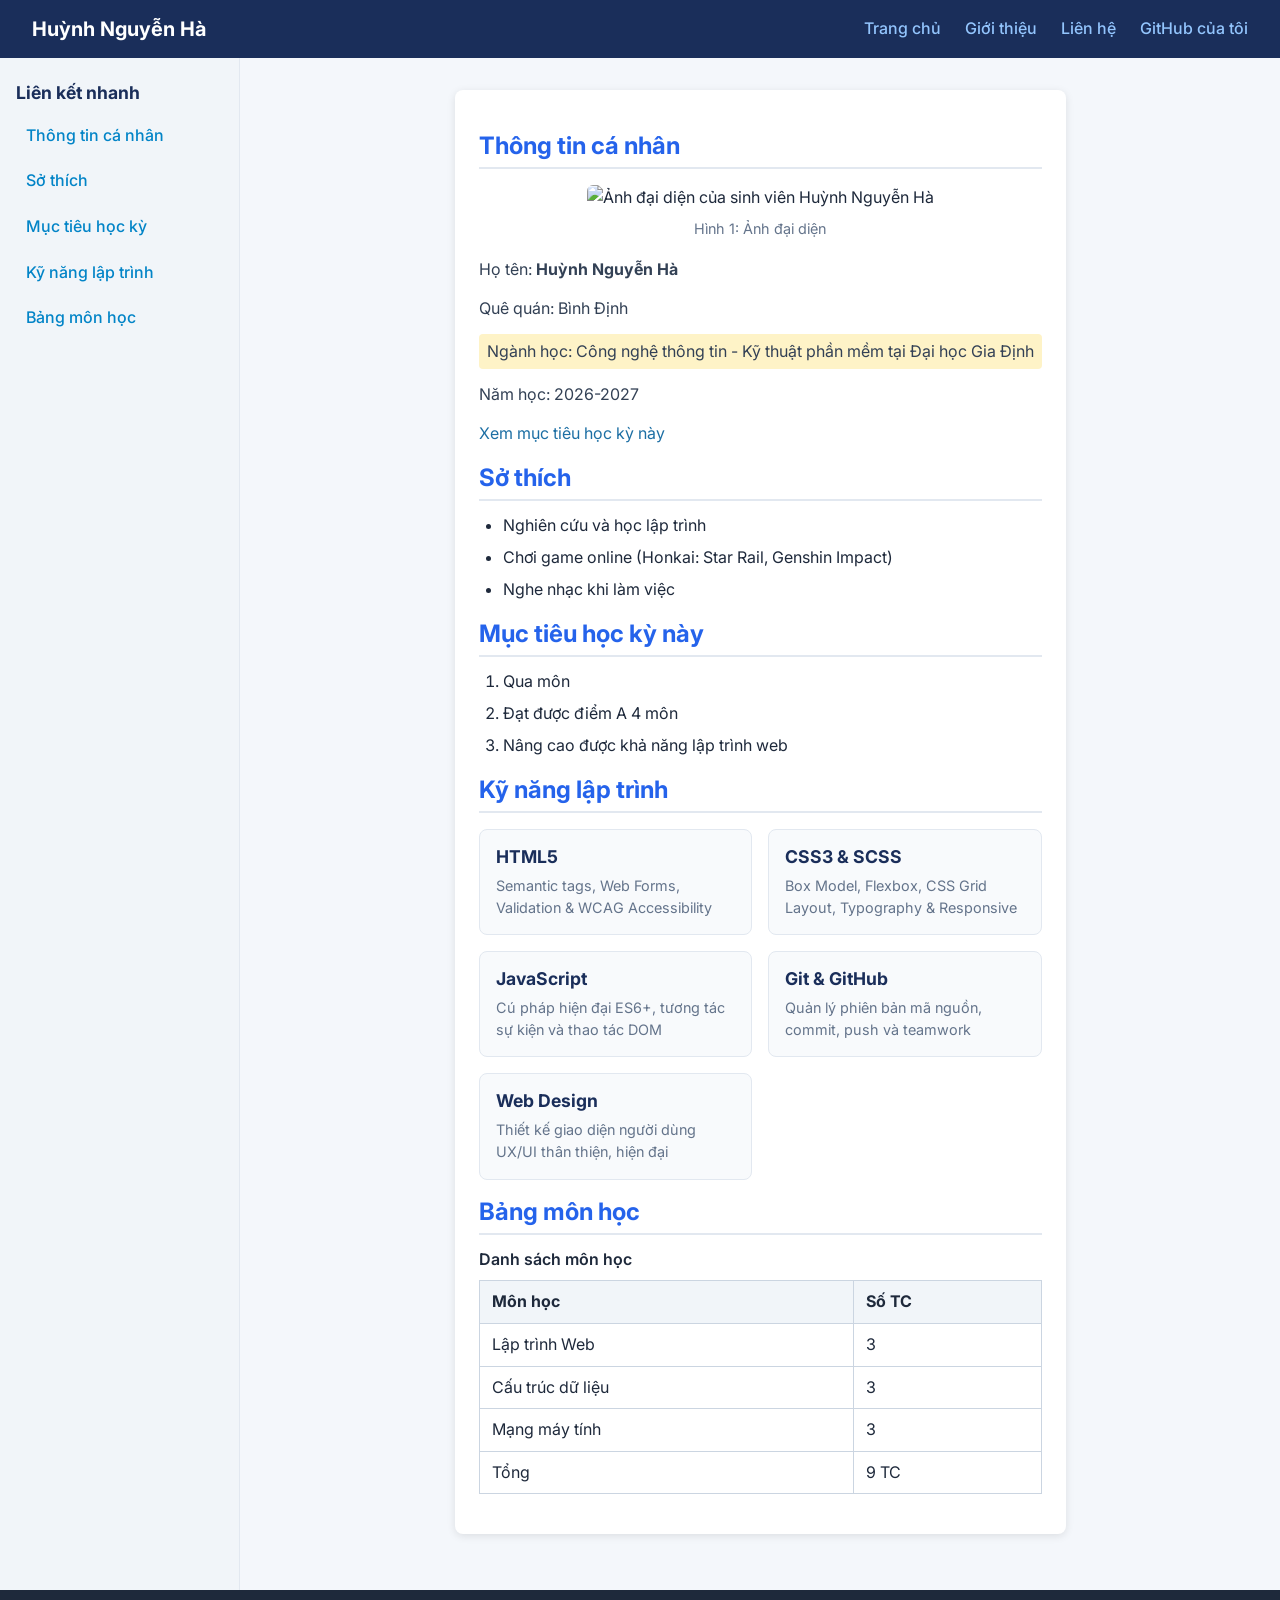
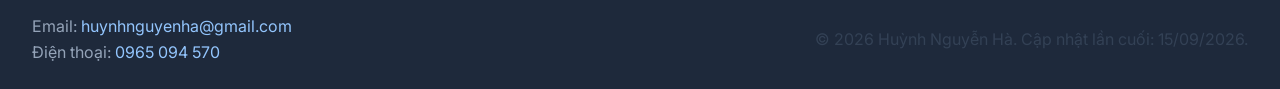
==== commit 16015b2b: "lab 3.2: hoan thanh Flexbox layout - navbar, hero va cards grid" ====
--- a/about.html
+++ b/about.html
@@ -20,14 +20,17 @@
 <body>
     <div class="page-layout">
         <header>
-            <h1 id="main-title">Huỳnh Nguyễn Hà</h1>
-            <p>Sinh viên Công nghệ thông tin - Kỹ thuật phần mềm</p>
-            <nav>
-                <a href="index.html">Trang chủ</a>
-                <a href="about.html">Giới thiệu</a>
-                <a href="contact.html">Liên hệ</a>
-                <a href="https://github.com/nguyenha010707-jpg/my-website..git" target="_blank" rel="noopener noreferrer">GitHub của tôi</a>
-            </nav>
+            <div class="navbar">
+                <div class="logo">
+                    <h1 id="main-title">Huỳnh Nguyễn Hà</h1>
+                </div>
+                <nav class="nav-links">
+                    <a href="index.html">Trang chủ</a>
+                    <a href="about.html">Giới thiệu</a>
+                    <a href="contact.html">Liên hệ</a>
+                    <a href="https://github.com/nguyenha010707-jpg/my-website..git" target="_blank" rel="noopener noreferrer">GitHub của tôi</a>
+                </nav>
+            </div>
         </header>
 
         <aside class="sidebar">
--- a/css/style.css
+++ b/css/style.css
@@ -52,55 +52,127 @@
     color: white;
 }
 
-/* Header & Navigation */
+/* Header & Navbar Flexbox */
 header {
     background-color: #1a2e5a;
-    padding: 16px 32px;
-    color: white;
-    text-align: center;
-}
-
-header h1 {
-    font-size: 1.5rem;
+    color: white;
+}
+
+.navbar {
+    display: flex;
+    flex-direction: column;
+    gap: 12px;
+    align-items: center;
+    padding: 16px;
+    background-color: #1a2e5a;
+}
+
+.logo {
+    color: white;
+    font-size: 1.25rem;
     font-weight: bold;
-    color: white;
-}
-
-header p {
-    color: #cbd5e1;
-    font-size: 0.95rem;
-    margin-top: 4px;
-}
-
-header nav {
-    margin-top: 12px;
-}
-
-header nav a {
+}
+
+.logo h1, .logo #main-title {
+    font-size: 1.25rem;
+    font-weight: bold;
+    color: white;
+    margin: 0;
+}
+
+.nav-links {
+    display: flex;
+    flex-direction: column;
+    gap: 8px;
+    align-items: center;
+}
+
+.nav-links a {
     color: #93c5fd;
-    margin-left: 20px;
     text-decoration: none;
     font-weight: 500;
-}
-
-header nav a:first-child {
-    margin-left: 0;
-}
-
-header nav a:hover {
+    padding: 4px 8px;
+}
+
+.nav-links a:hover {
     color: white;
     text-decoration: underline;
 }
 
-nav a {
-    color: #93c5fd;
-    margin-left: 20px;
+/* Hero Section */
+.hero {
+    display: flex;
+    flex-direction: column;
+    align-items: center;
+    justify-content: center;
+    min-height: 300px;
+    background-color: #1d6fa4;
+    color: white;
+    text-align: center;
+    padding: 48px 24px;
+    gap: 16px;
+    border-radius: 8px;
+    margin-bottom: 24px;
+}
+
+.hero h2 {
+    font-size: 2rem;
+    color: white;
+    border-bottom: none;
+    margin: 0;
+    padding: 0;
+}
+
+.hero p {
+    color: #f1f5f9;
+    font-size: 1.1rem;
+    margin: 0;
+}
+
+.btn-primary {
+    display: inline-block;
+    padding: 10px 24px;
+    background-color: white;
+    color: #1a2e5a;
+    border-radius: 6px;
+    font-weight: 600;
     text-decoration: none;
-    font-weight: 500;
-}
-
-nav a:hover {
-    color: white;
+    transition: background-color 0.2s, color 0.2s;
+}
+
+.btn-primary:hover {
+    background-color: #e2e8f0;
+    color: #1a2e5a;
+    text-decoration: none;
+}
+
+/* Cards Grid (Flexbox tự responsive) */
+.cards-grid {
+    display: flex;
+    flex-wrap: wrap;
+    gap: 24px;
+    margin-bottom: 24px;
+}
+
+.cards-grid .card {
+    flex: 1;
+    min-width: 250px;
+    background: white;
+    padding: 24px;
+    border-radius: 8px;
+    box-shadow: 0 2px 8px rgba(0, 0, 0, 0.08);
+    margin-bottom: 0;
+}
+
+.cards-grid .card h3 {
+    color: #1a2e5a;
+    font-size: 1.25rem;
+    margin-bottom: 8px;
+}
+
+.cards-grid .card p {
+    color: #64748b;
+    margin-bottom: 0;
 }
 
 /* Main & Card */
@@ -230,12 +302,16 @@
     background-color: #f1f5f9;
 }
 
-/* Footer */
+/* Footer Flexbox */
 footer {
+    display: flex;
+    flex-direction: column;
+    align-items: center;
+    text-align: center;
+    gap: 16px;
     background-color: #1e293b;
     color: #94a3b8;
-    text-align: center;
-    padding: 24px 32px;
+    padding: 20px 16px;
     margin-top: 48px;
 }
 
@@ -245,28 +321,42 @@
 
 footer address {
     font-style: normal;
-}
-
-/* CSS Grid - Page Layout (about.html) */
+    text-align: center;
+}
+
+footer p {
+    margin-bottom: 0;
+    text-align: center;
+}
+
+/* CSS Grid & Responsive Design (Mobile-First) */
+
+/* 1. Mobile Default (< 768px): 1 cột, sidebar ẩn, font/padding giảm */
 .page-layout {
     display: grid;
-    grid-template-columns: 220px 1fr;
+    grid-template-columns: 1fr;
     grid-template-rows: auto 1fr auto;
     grid-template-areas:
-        "header header"
-        "sidebar main"
-        "footer footer";
+        "header"
+        "main"
+        "footer";
     min-height: 100vh;
 }
 
 .page-layout header {
     grid-area: header;
+    padding: 0;
+}
+
+.page-layout header h1 {
+    font-size: 1.25rem;
 }
 
 .page-layout .sidebar {
     grid-area: sidebar;
+    display: none; /* Sidebar ẩn trên mobile */
     background-color: #f1f5f9;
-    padding: 24px 16px;
+    padding: 20px 16px;
     border-right: 1px solid #e2e8f0;
 }
 
@@ -303,7 +393,7 @@
 .page-layout main {
     grid-area: main;
     max-width: 100%;
-    padding: 24px;
+    padding: 16px 12px;
 }
 
 .page-layout footer {
@@ -311,10 +401,10 @@
     margin-top: 0;
 }
 
-/* Skills Grid */
+/* Skills Grid: Mobile = 1 cột */
 .skills-grid {
     display: grid;
-    grid-template-columns: repeat(auto-fill, minmax(200px, 1fr));
+    grid-template-columns: 1fr;
     gap: 16px;
     margin-top: 16px;
     margin-bottom: 16px;
@@ -344,4 +434,82 @@
     font-size: 0.9rem;
     margin-bottom: 0;
     line-height: 1.5;
+}
+
+/* 2. Tablet (>= 768px): Navbar flex row, Sidebar hiện, 2 cột (180px + 1fr), skills 2 cột */
+@media (min-width: 768px) {
+    .navbar {
+        flex-direction: row;
+        justify-content: space-between;
+        padding: 16px 32px;
+    }
+
+    .nav-links {
+        flex-direction: row;
+        gap: 0;
+    }
+
+    .nav-links a {
+        margin-left: 24px;
+        padding: 0;
+    }
+
+    .nav-links a:first-child {
+        margin-left: 0;
+    }
+
+    .card {
+        padding: 24px;
+    }
+
+    footer {
+        flex-direction: row;
+        justify-content: space-between;
+        text-align: left;
+        padding: 24px 32px;
+    }
+
+    footer address {
+        text-align: left;
+    }
+
+    footer p {
+        text-align: right;
+    }
+
+    .page-layout {
+        grid-template-columns: 180px 1fr;
+        grid-template-areas:
+            "header header"
+            "sidebar main"
+            "footer footer";
+    }
+
+    .page-layout .sidebar {
+        display: block; /* Sidebar hiện trên tablet */
+        padding: 24px 16px;
+    }
+
+    .page-layout main {
+        padding: 24px 20px;
+    }
+
+    .skills-grid {
+        grid-template-columns: repeat(2, 1fr); /* Tablet = 2 cột */
+    }
+}
+
+/* 3. Desktop (>= 1024px): Sidebar rộng hơn (240px + 1fr), skills auto-fill */
+@media (min-width: 1024px) {
+    .page-layout {
+        grid-template-columns: 240px 1fr;
+    }
+
+    .page-layout main {
+        padding: 32px 24px;
+    }
+
+    .skills-grid {
+        grid-template-columns: repeat(auto-fill, minmax(200px, 1fr)); /* Desktop = auto-fill */
+    }
 }
